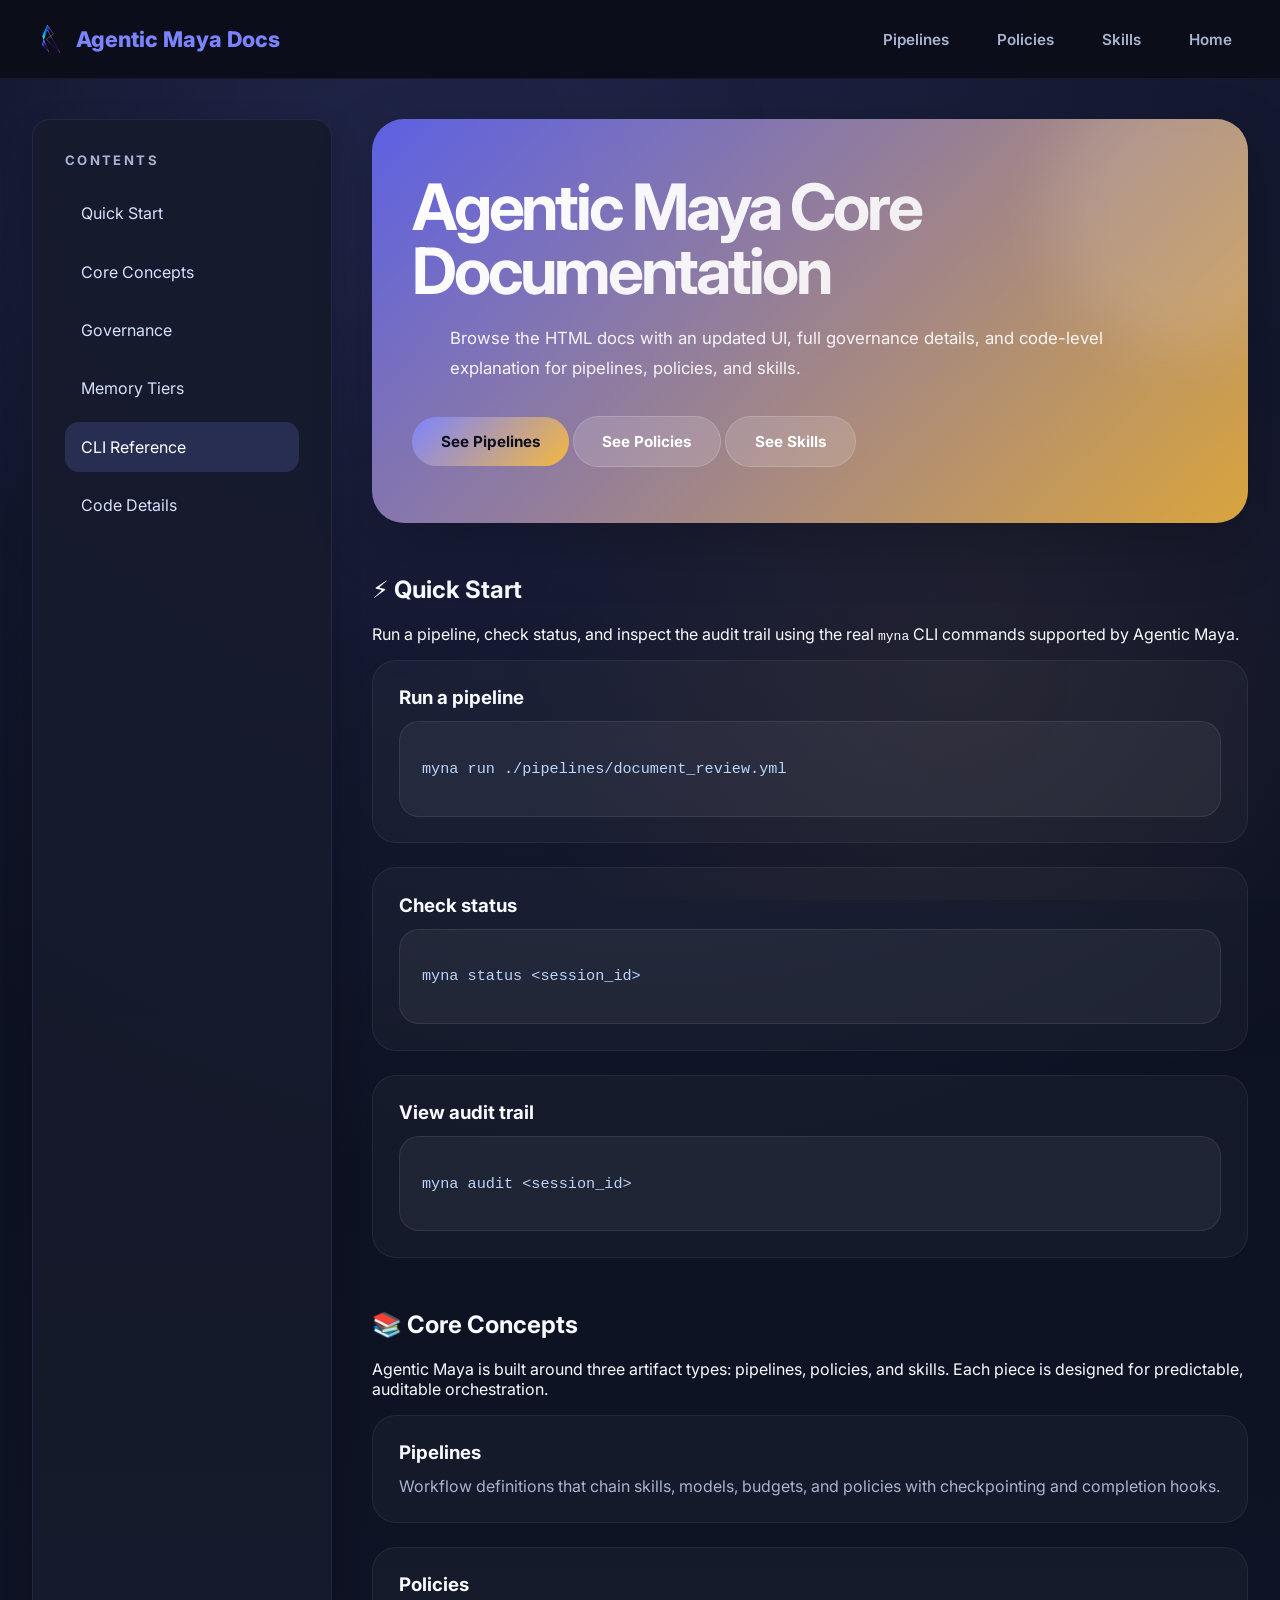
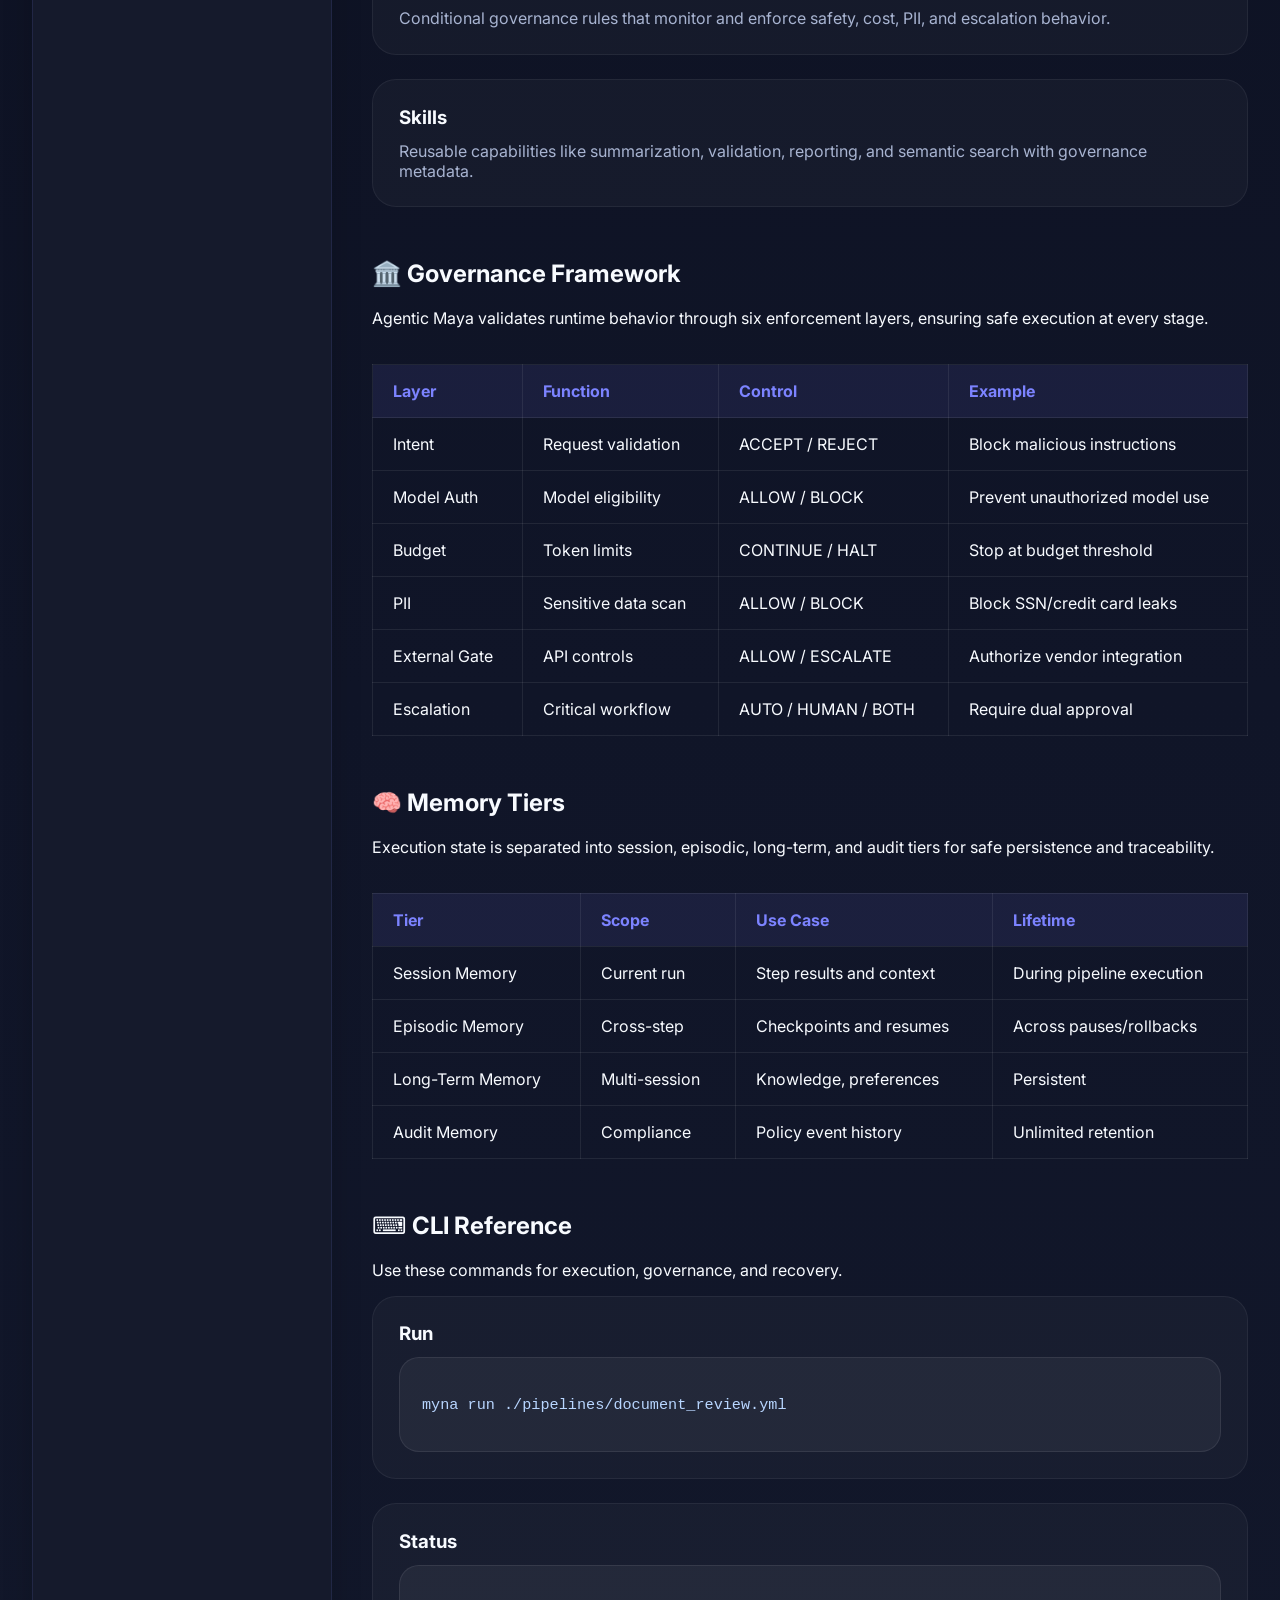
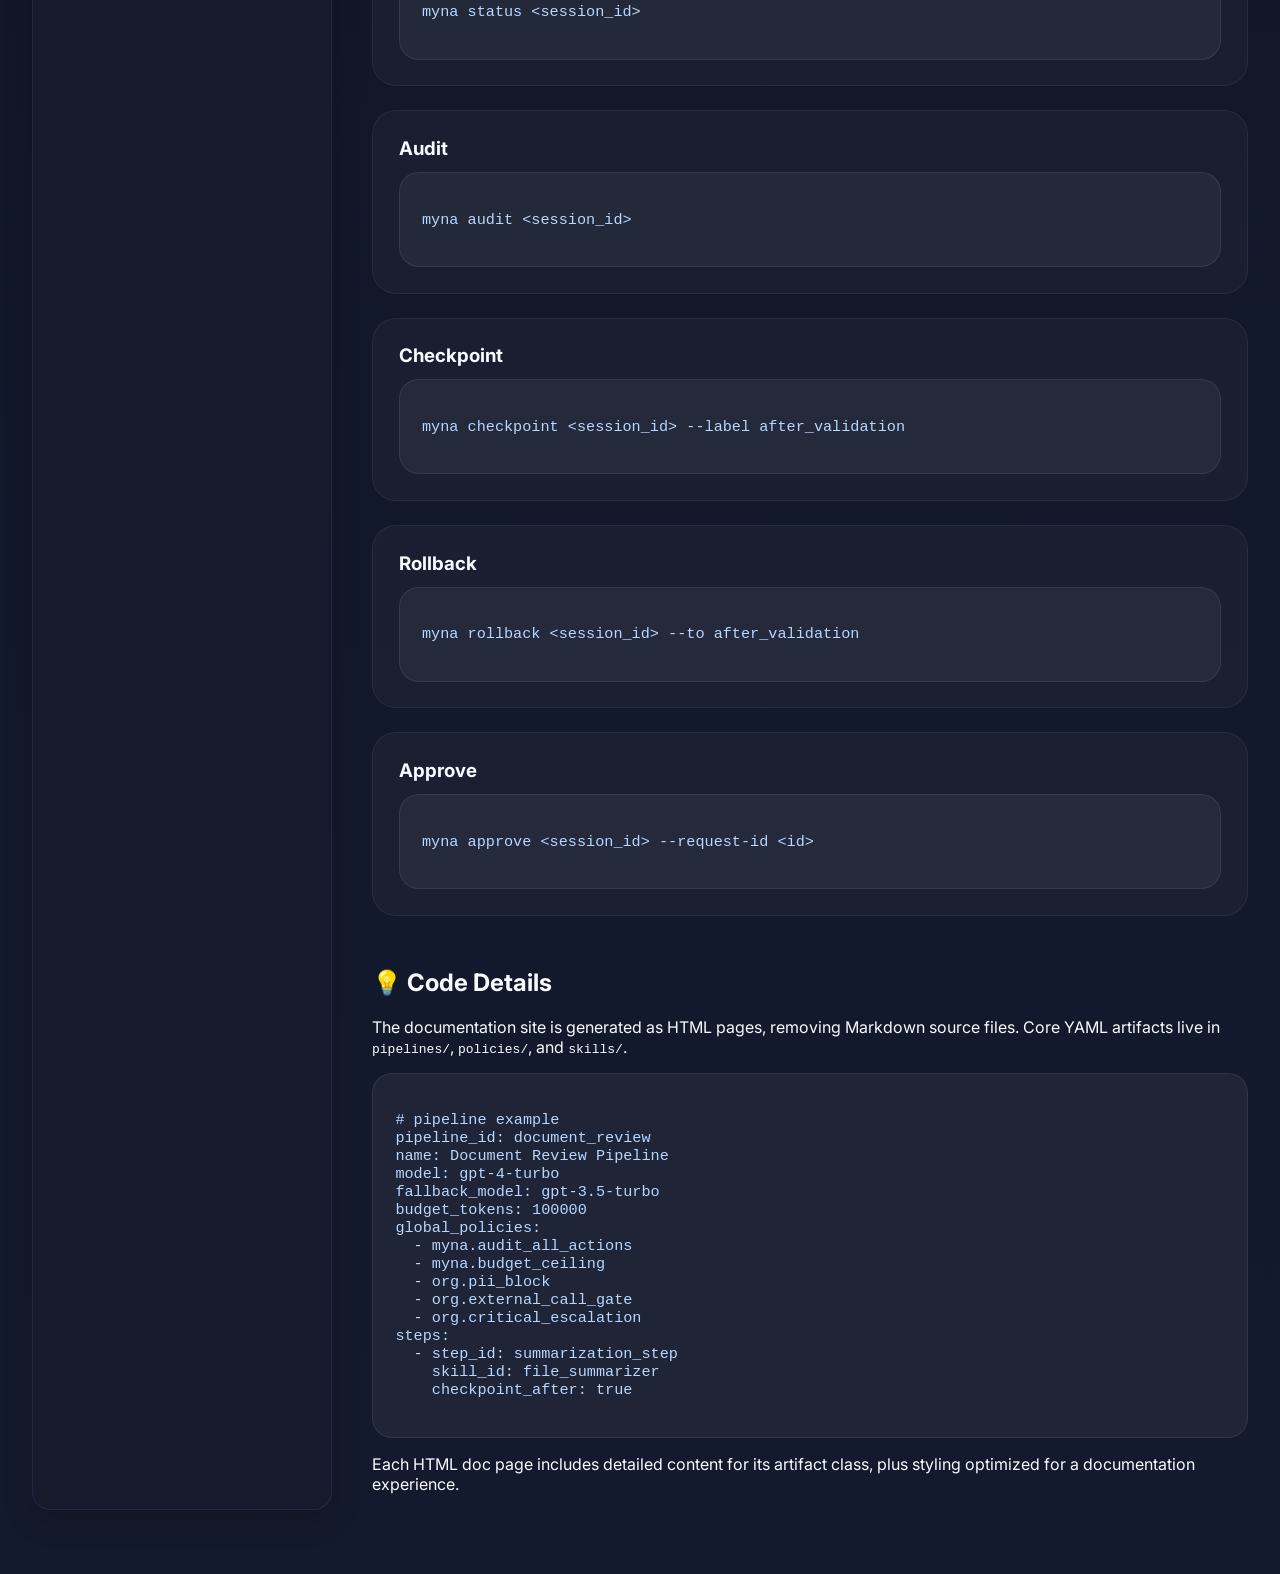
==== docs/index.html @ 512a4d44 "web" ====
﻿<!DOCTYPE html>
<html lang="en">
<head>
  <meta charset="UTF-8">
  <meta name="viewport" content="width=device-width, initial-scale=1.0">
  <title>Agentic Maya Docs</title>
  <link href="https://fonts.googleapis.com/css2?family=Inter:wght@300;400;500;600;700;800&display=swap" rel="stylesheet">
  <link rel="stylesheet" href="styles.css">
</head>
<body>
  <header>
    <div class="topbar">
      <a href="#" class="brand">
        <img src="../logo.png" alt="Agentic Maya Logo">
        Agentic Maya Docs
      </a>
      <nav class="topnav">
        <a href="pipelines.html">Pipelines</a>
        <a href="policies.html">Policies</a>
        <a href="skills.html">Skills</a>
        <a href="../index.html">Home</a>
      </nav>
    </div>
  </header>

  <div class="layout">
    <aside class="sidebar">
      <h2>Contents</h2>
      <nav>
        <a class="active" href="#quickstart">Quick Start</a>
        <a href="#concepts">Core Concepts</a>
        <a href="#governance">Governance</a>
        <a href="#memory">Memory Tiers</a>
        <a href="#cli">CLI Reference</a>
        <a href="#code-details">Code Details</a>
      </nav>
    </aside>

    <main>
      <section class="hero">
        <h1>Agentic Maya Core Documentation</h1>
        <p>Browse the HTML docs with an updated UI, full governance details, and code-level explanation for pipelines, policies, and skills.</p>
        <div class="buttons">
          <a class="button primary" href="pipelines.html">See Pipelines</a>
          <a class="button secondary" href="policies.html">See Policies</a>
          <a class="button secondary" href="skills.html">See Skills</a>
        </div>
      </section>

      <section id="quickstart">
        <h2>⚡ Quick Start</h2>
        <p>Run a pipeline, check status, and inspect the audit trail using the real <code>myna</code> CLI commands supported by Agentic Maya.</p>
        <div class="grid">
          <div class="card">
            <h3>Run a pipeline</h3>
            <div class="code"><pre>myna run ./pipelines/document_review.yml</pre></div>
          </div>
          <div class="card">
            <h3>Check status</h3>
            <div class="code"><pre>myna status &lt;session_id&gt;</pre></div>
          </div>
          <div class="card">
            <h3>View audit trail</h3>
            <div class="code"><pre>myna audit &lt;session_id&gt;</pre></div>
          </div>
        </div>
      </section>

      <section id="concepts">
        <h2>📚 Core Concepts</h2>
        <p>Agentic Maya is built around three artifact types: pipelines, policies, and skills. Each piece is designed for predictable, auditable orchestration.</p>
        <div class="grid">
          <div class="card">
            <h3>Pipelines</h3>
            <p>Workflow definitions that chain skills, models, budgets, and policies with checkpointing and completion hooks.</p>
          </div>
          <div class="card">
            <h3>Policies</h3>
            <p>Conditional governance rules that monitor and enforce safety, cost, PII, and escalation behavior.</p>
          </div>
          <div class="card">
            <h3>Skills</h3>
            <p>Reusable capabilities like summarization, validation, reporting, and semantic search with governance metadata.</p>
          </div>
        </div>
      </section>

      <section id="governance">
        <h2>🏛️ Governance Framework</h2>
        <p>Agentic Maya validates runtime behavior through six enforcement layers, ensuring safe execution at every stage.</p>
        <div class="table-wrap">
          <table>
            <thead>
              <tr>
                <th>Layer</th>
                <th>Function</th>
                <th>Control</th>
                <th>Example</th>
              </tr>
            </thead>
            <tbody>
              <tr>
                <td>Intent</td>
                <td>Request validation</td>
                <td>ACCEPT / REJECT</td>
                <td>Block malicious instructions</td>
              </tr>
              <tr>
                <td>Model Auth</td>
                <td>Model eligibility</td>
                <td>ALLOW / BLOCK</td>
                <td>Prevent unauthorized model use</td>
              </tr>
              <tr>
                <td>Budget</td>
                <td>Token limits</td>
                <td>CONTINUE / HALT</td>
                <td>Stop at budget threshold</td>
              </tr>
              <tr>
                <td>PII</td>
                <td>Sensitive data scan</td>
                <td>ALLOW / BLOCK</td>
                <td>Block SSN/credit card leaks</td>
              </tr>
              <tr>
                <td>External Gate</td>
                <td>API controls</td>
                <td>ALLOW / ESCALATE</td>
                <td>Authorize vendor integration</td>
              </tr>
              <tr>
                <td>Escalation</td>
                <td>Critical workflow</td>
                <td>AUTO / HUMAN / BOTH</td>
                <td>Require dual approval</td>
              </tr>
            </tbody>
          </table>
        </div>
      </section>

      <section id="memory">
        <h2>🧠 Memory Tiers</h2>
        <p>Execution state is separated into session, episodic, long-term, and audit tiers for safe persistence and traceability.</p>
        <div class="table-wrap">
          <table>
            <thead>
              <tr>
                <th>Tier</th>
                <th>Scope</th>
                <th>Use Case</th>
                <th>Lifetime</th>
              </tr>
            </thead>
            <tbody>
              <tr>
                <td>Session Memory</td>
                <td>Current run</td>
                <td>Step results and context</td>
                <td>During pipeline execution</td>
              </tr>
              <tr>
                <td>Episodic Memory</td>
                <td>Cross-step</td>
                <td>Checkpoints and resumes</td>
                <td>Across pauses/rollbacks</td>
              </tr>
              <tr>
                <td>Long-Term Memory</td>
                <td>Multi-session</td>
                <td>Knowledge, preferences</td>
                <td>Persistent</td>
              </tr>
              <tr>
                <td>Audit Memory</td>
                <td>Compliance</td>
                <td>Policy event history</td>
                <td>Unlimited retention</td>
              </tr>
            </tbody>
          </table>
        </div>
      </section>

      <section id="cli">
        <h2>⌨️ CLI Reference</h2>
        <p>Use these commands for execution, governance, and recovery.</p>
        <div class="grid">
          <div class="card">
            <h3>Run</h3>
            <div class="code"><pre>myna run ./pipelines/document_review.yml</pre></div>
          </div>
          <div class="card">
            <h3>Status</h3>
            <div class="code"><pre>myna status &lt;session_id&gt;</pre></div>
          </div>
          <div class="card">
            <h3>Audit</h3>
            <div class="code"><pre>myna audit &lt;session_id&gt;</pre></div>
          </div>
          <div class="card">
            <h3>Checkpoint</h3>
            <div class="code"><pre>myna checkpoint &lt;session_id&gt; --label after_validation</pre></div>
          </div>
          <div class="card">
            <h3>Rollback</h3>
            <div class="code"><pre>myna rollback &lt;session_id&gt; --to after_validation</pre></div>
          </div>
          <div class="card">
            <h3>Approve</h3>
            <div class="code"><pre>myna approve &lt;session_id&gt; --request-id &lt;id&gt;</pre></div>
          </div>
        </div>
      </section>

      <section id="code-details">
        <h2>💡 Code Details</h2>
        <p>The documentation site is generated as HTML pages, removing Markdown source files. Core YAML artifacts live in <code>pipelines/</code>, <code>policies/</code>, and <code>skills/</code>.</p>
        <div class="code"><pre># pipeline example
pipeline_id: document_review
name: Document Review Pipeline
model: gpt-4-turbo
fallback_model: gpt-3.5-turbo
budget_tokens: 100000
global_policies:
  - myna.audit_all_actions
  - myna.budget_ceiling
  - org.pii_block
  - org.external_call_gate
  - org.critical_escalation
steps:
  - step_id: summarization_step
    skill_id: file_summarizer
    checkpoint_after: true</pre></div>
        <p>Each HTML doc page includes detailed content for its artifact class, plus styling optimized for a documentation experience.</p>
      </section>
    </main>
  </div>

  <script>
    // Smooth scrolling for anchor links
    document.querySelectorAll('a[href^="#"]').forEach(anchor => {
      anchor.addEventListener('click', function (e) {
        e.preventDefault();
        const target = document.querySelector(this.getAttribute('href'));
        if (target) {
          target.scrollIntoView({
            behavior: 'smooth',
            block: 'start'
          });
        }
      });
    });

    // Add active class to sidebar links based on scroll position
    const sections = document.querySelectorAll('section[id]');
    const navLinks = document.querySelectorAll('.sidebar a[href^="#"]');

    function setActiveLink() {
      const scrollY = window.scrollY;

      sections.forEach(section => {
        const sectionTop = section.offsetTop - 100;
        const sectionHeight = section.offsetHeight;
        const sectionId = section.getAttribute('id');

        if (scrollY >= sectionTop && scrollY < sectionTop + sectionHeight) {
          navLinks.forEach(link => {
            link.classList.remove('active');
            if (link.getAttribute('href') === `#${sectionId}`) {
              link.classList.add('active');
            }
          });
        }
      });
    }

    window.addEventListener('scroll', setActiveLink);
    setActiveLink(); // Set initial active link
  </script>
</body>
</html>
---- docs/styles.css ----
:root {
  --bg: #0f1220;
  --bg-surface: #171b2d;
  --surface: rgba(23, 27, 45, 0.92);
  --surface-soft: #1f2339;
  --border: rgba(120, 128, 255, 0.12);
  --border-strong: rgba(120, 128, 255, 0.24);
  --text: #f8fbff;
  --text-muted: #a8b4d1;
  --text-secondary: #d7e0ff;
  --primary: #7c83ff;
  --primary-dark: #545ed8;
  --accent: #f5b83f;
  --accent-dark: #d88f22;
  --success: #5eead4;
  --warning: #fbbf24;
  --error: #f97316;
  --shadow: 0 20px 60px rgba(0, 0, 0, 0.22);
  --shadow-soft: 0 10px 30px rgba(0, 0, 0, 0.18);
  --radius: 18px;
  --radius-sm: 12px;
  --transition: all 0.23s cubic-bezier(0.22, 1, 0.36, 1);
}

* {
  box-sizing: border-box;
}

html {
  scroll-behavior: smooth;
}

body {
  margin: 0;
  font-family: 'Inter', system-ui, -apple-system, BlinkMacSystemFont, 'Segoe UI', sans-serif;
  background: radial-gradient(circle at top, rgba(124, 131, 255, 0.16), transparent 25%),
              linear-gradient(180deg, #0b0f1e 0%, #101528 48%, #141a2d 100%);
  color: var(--text);
  position: relative;
  overflow-x: hidden;
}

body::before {
  content: '';
  position: fixed;
  top: 0;
  left: 0;
  width: 100%;
  height: 100%;
  background: 
    radial-gradient(circle at 25% 25%, rgba(124, 131, 255, 0.08) 0%, transparent 40%),
    radial-gradient(circle at 75% 75%, rgba(245, 184, 63, 0.06) 0%, transparent 40%);
  animation: docs-float 25s ease-in-out infinite;
  pointer-events: none;
  z-index: -1;
}

@keyframes docs-float {
  0%, 100% { transform: translateY(0px) scale(1); }
  50% { transform: translateY(-5px) scale(1.02); }
}

a {
  color: var(--primary);
  text-decoration: none;
}

a:hover {
  color: var(--accent);
}

header {
  position: sticky;
  top: 0;
  z-index: 100;
  background: rgba(11, 14, 25, 0.95);
  border-bottom: 1px solid rgba(255,255,255,0.05);
  backdrop-filter: blur(14px);
}

.topbar {
  max-width: 1400px;
  margin: 0 auto;
  padding: 1.15rem 2rem;
  display: flex;
  justify-content: space-between;
  align-items: center;
  gap: 1rem;
}

.brand {
  font-size: 1.35rem;
  font-weight: 800;
  color: var(--primary);
  display: flex;
  align-items: center;
  gap: 0.75rem;
}

.brand img {
  height: 2rem;
  width: auto;
}

.topnav {
  display: flex;
  flex-wrap: wrap;
  gap: 1rem;
}

.topnav a {
  color: var(--text-muted);
  font-size: 0.95rem;
  font-weight: 600;
  padding: 0.7rem 1rem;
  border-radius: 999px;
  transition: var(--transition);
}

.topnav a:hover,
.topnav a.active {
  background: rgba(124, 131, 255, 0.16);
  color: white;
}

.layout {
  display: grid;
  grid-template-columns: 300px 1fr;
  gap: 2.5rem;
  max-width: 1400px;
  margin: 0 auto;
  padding: 2.5rem 2rem 4rem;
}

.sidebar {
  position: sticky;
  top: 120px;
  background: rgba(23, 27, 45, 0.95);
  border: 1px solid var(--border);
  border-radius: var(--radius);
  padding: 2rem;
  box-shadow: var(--shadow-soft);
}

.sidebar h2 {
  margin: 0 0 1.25rem;
  color: var(--text-muted);
  font-size: 0.82rem;
  letter-spacing: 0.18em;
  text-transform: uppercase;
}

.sidebar nav {
  display: grid;
  gap: 0.5rem;
}

.sidebar a {
  display: block;
  padding: 0.95rem 1rem;
  border-radius: 14px;
  color: var(--text-secondary);
  transition: var(--transition);
}

.sidebar a:hover {
  color: var(--text);
  background: rgba(124, 131, 255, 0.08);
}

.sidebar a.active {
  background: rgba(124, 131, 255, 0.18);
  color: white;
}

main {
  display: grid;
  gap: 2rem;
  min-height: 100vh;
}

.hero {
  position: relative;
  overflow: hidden;
  background: linear-gradient(135deg, rgba(99, 102, 241, 0.92), rgba(245, 184, 63, 0.88));
  border-radius: 32px;
  padding: 3.5rem 2.5rem;
  box-shadow: var(--shadow);
}

.hero::after {
  content: '';
  position: absolute;
  right: -5rem;
  top: -3rem;
  width: 280px;
  height: 280px;
  border-radius: 50%;
  background: rgba(255,255,255,0.12);
  filter: blur(30px);
}

.hero h1 {
  margin: 0;
  font-size: clamp(2.75rem, 5vw, 4.25rem);
  line-height: 1;
  letter-spacing: -0.05em;
  background: linear-gradient(135deg, #ffffff, rgba(255,255,255,0.8));
  -webkit-background-clip: text;
  -webkit-text-fill-color: transparent;
}

.hero p {
  max-width: 720px;
  margin: 1.25rem auto 2rem;
  color: rgba(255,255,255,0.92);
  font-size: 1.05rem;
  line-height: 1.8;
}

.hero-buttons {
  display: flex;
  flex-wrap: wrap;
  justify-content: center;
  gap: 1rem;
  margin-bottom: 1.75rem;
}

.button {
  display: inline-flex;
  align-items: center;
  justify-content: center;
  padding: 0.95rem 1.8rem;
  border-radius: 999px;
  font-weight: 700;
  font-size: 0.95rem;
  transition: var(--transition);
}

.button.primary {
  background: linear-gradient(135deg, var(--primary), var(--accent));
  color: #0b0f1e;
}

.button.secondary {
  background: rgba(255,255,255,0.14);
  color: white;
  border: 1px solid rgba(255,255,255,0.16);
}

.button:hover {
  transform: translateY(-2px);
}

.hero-code {
  display: inline-flex;
  align-items: center;
  justify-content: center;
  margin: 0 auto;
  background: rgba(255,255,255,0.08);
  border: 1px solid rgba(255,255,255,0.18);
  border-radius: 20px;
  padding: 1rem 1.15rem;
  color: #dbe7ff;
  font-family: ui-monospace, SFMono-Regular, Menlo, Monaco, Consolas, 'Liberation Mono', monospace;
  font-size: 0.95rem;
  box-shadow: inset 0 0 0 1px rgba(255,255,255,0.03);
}

.hero-visual {
  margin: 2.5rem auto 0;
  width: min(900px, 100%);
  height: 360px;
  position: relative;
  perspective: 1400px;
}

.visual-card {
  position: absolute;
  width: 260px;
  min-height: 220px;
  border-radius: 26px;
  background: rgba(255,255,255,0.08);
  border: 1px solid rgba(255,255,255,0.16);
  backdrop-filter: blur(22px);
  box-shadow: 0 28px 80px rgba(0,0,0,0.28);
  padding: 1.6rem;
  display: flex;
  flex-direction: column;
  justify-content: space-between;
  transition: transform 0.35s ease, box-shadow 0.35s ease;
}

.visual-card:hover {
  transform: translateY(-12px) translateZ(24px) rotateZ(-1deg);
  box-shadow: 0 40px 100px rgba(0,0,0,0.32);
}

.visual-card h3 {
  margin: 0 0 0.9rem;
  font-size: 1.1rem;
}

.visual-card p {
  margin: 0;
  color: rgba(255,255,255,0.85);
  line-height: 1.75;
  font-size: 0.95rem;
}

.visual-card span {
  display: inline-flex;
  align-items: center;
  gap: 0.35rem;
  padding: 0.45rem 0.8rem;
  border-radius: 999px;
  background: rgba(124, 131, 255, 0.2);
  color: white;
  font-size: 0.78rem;
  letter-spacing: 0.08em;
  text-transform: uppercase;
}

.visual-card.one { top: 0; left: 40px; transform: translateZ(70px); }
.visual-card.two { top: 40px; right: 50px; transform: translateZ(20px) rotateZ(2deg); }
.visual-card.three { bottom: 0; left: calc(50% - 140px); transform: translateZ(90px); }

.section {
  background: rgba(23, 27, 45, 0.96);
  border: 1px solid rgba(255,255,255,0.06);
  border-radius: 32px;
  padding: 2.25rem;
  box-shadow: var(--shadow-soft);
  opacity: 0;
  transform: translateY(20px);
  animation: fadeInUp 0.6s ease-out forwards;
}

.section:nth-child(1) { animation-delay: 0.1s; }
.section:nth-child(2) { animation-delay: 0.2s; }
.section:nth-child(3) { animation-delay: 0.3s; }
.section:nth-child(4) { animation-delay: 0.4s; }
.section:nth-child(5) { animation-delay: 0.5s; }

@keyframes fadeInUp {
  to {
    opacity: 1;
    transform: translateY(0);
  }
}

.section h2 {
  margin-top: 0;
  color: var(--primary);
  font-size: clamp(1.85rem, 2.7vw, 2.4rem);
  margin-bottom: 1rem;
}

.section p {
  color: var(--text-muted);
  margin-bottom: 1.75rem;
}

.grid {
  display: grid;
  gap: 1.5rem;
}

.grid-3 {
  grid-template-columns: repeat(auto-fit, minmax(240px, 1fr));
}

.card {
  background: rgba(255,255,255,0.03);
  border: 1px solid rgba(255,255,255,0.06);
  border-radius: 24px;
  padding: 1.6rem;
  transition: var(--transition);
}

.card:hover {
  transform: translateY(-3px);
  border-color: rgba(124, 131, 255, 0.3);
}

.card h3 {
  margin-top: 0;
  margin-bottom: 0.75rem;
}

.card p {
  margin: 0;
  color: var(--text-muted);
}

.docs-grid {
  display: grid;
  gap: 1.5rem;
  grid-template-columns: repeat(auto-fit, minmax(240px, 1fr));
}

.doc-card {
  display: block;
  background: rgba(255,255,255,0.04);
  border: 1px solid rgba(255,255,255,0.08);
  border-radius: 24px;
  padding: 1.6rem;
  transition: transform 0.25s ease, border-color 0.25s ease, background 0.25s ease;
}

.doc-card:hover {
  transform: translateY(-4px);
  border-color: rgba(245, 184, 63, 0.35);
  background: rgba(255,255,255,0.08);
}

.doc-card h3 {
  margin: 0 0 0.75rem;
  color: var(--text-secondary);
}

.doc-card p {
  margin: 0;
  color: var(--text-muted);
}

.command-grid {
  display: grid;
  gap: 1rem;
  grid-template-columns: repeat(auto-fit, minmax(220px, 1fr));
  align-items: stretch;
}

.command-card {
  background: rgba(255,255,255,0.04);
  border: 1px solid rgba(255,255,255,0.08);
  border-radius: 24px;
  padding: 1.5rem;
  min-height: 170px;
  display: flex;
  flex-direction: column;
  justify-content: space-between;
  transition: var(--transition);
}

.command-card:hover {
  transform: translateY(-4px);
  border-color: rgba(124, 131, 255, 0.3);
}

.command-card h4 {
  margin: 0 0 1rem;
  font-size: 1.05rem;
  color: white;
}

.command-card code {
  display: block;
  background: rgba(255,255,255,0.08);
  border: 1px solid rgba(255,255,255,0.10);
  border-radius: 16px;
  padding: 1rem;
  color: #dbe7ff;
  font-family: ui-monospace, SFMono-Regular, Menlo, Monaco, Consolas, 'Liberation Mono', monospace;
  font-size: 0.92rem;
  white-space: pre-wrap;
  word-break: break-word;
}

.footer {
  text-align: center;
  padding: 2rem 2rem 3rem;
  color: var(--text-muted);
}

.table-wrap {
  overflow-x: auto;
}

table {
  width: 100%;
  border-collapse: collapse;
  margin-top: 1.25rem;
  min-width: 600px;
}

th, td {
  padding: 1rem 1.25rem;
  border: 1px solid rgba(255,255,255,0.08);
}

th {
  background: rgba(124, 131, 255, 0.1);
  color: var(--primary);
  text-align: left;
}

tbody tr:hover {
  background: rgba(255,255,255,0.04);
}

.code {
  background: rgba(255,255,255,0.05);
  border: 1px solid rgba(255,255,255,0.08);
  border-radius: 20px;
  padding: 1.4rem;
  overflow-x: auto;
  font-family: ui-monospace, SFMono-Regular, Menlo, Monaco, Consolas, 'Liberation Mono', monospace;
  font-size: 0.95rem;
  color: #b8d6ff;
}

.badge {
  display: inline-flex;
  align-items: center;
  gap: 0.4rem;
  padding: 0.35rem 0.75rem;
  border-radius: 999px;
  font-size: 0.78rem;
  font-weight: 700;
  text-transform: uppercase;
}

.badge-primary { background: rgba(99, 102, 241, 0.16); color: var(--primary); }
.badge-accent { background: rgba(245, 184, 63, 0.16); color: var(--accent); }
.badge-muted { background: rgba(255,255,255,0.08); color: var(--text-muted); }
.badge-high { background: rgba(239, 68, 68, 0.16); color: #ef4444; }
.badge-medium { background: rgba(124, 131, 255, 0.16); color: var(--primary); }
.badge-low { background: rgba(16, 185, 129, 0.16); color: #10b981; }

@media (max-width: 1060px) {
  .layout { grid-template-columns: 1fr; padding: 2rem 1.5rem 3rem; }
  .sidebar { position: relative; top: 0; }
  .topbar { flex-direction: column; align-items: stretch; }
}

@media (max-width: 720px) {
  .hero { padding: 2.4rem 1.5rem; }
  .hero h1 { font-size: 2.6rem; }
  .hero p { font-size: 1rem; }
  .hero-visual { height: 300px; }
  .layout { padding: 1.5rem 1rem 2rem; }
}
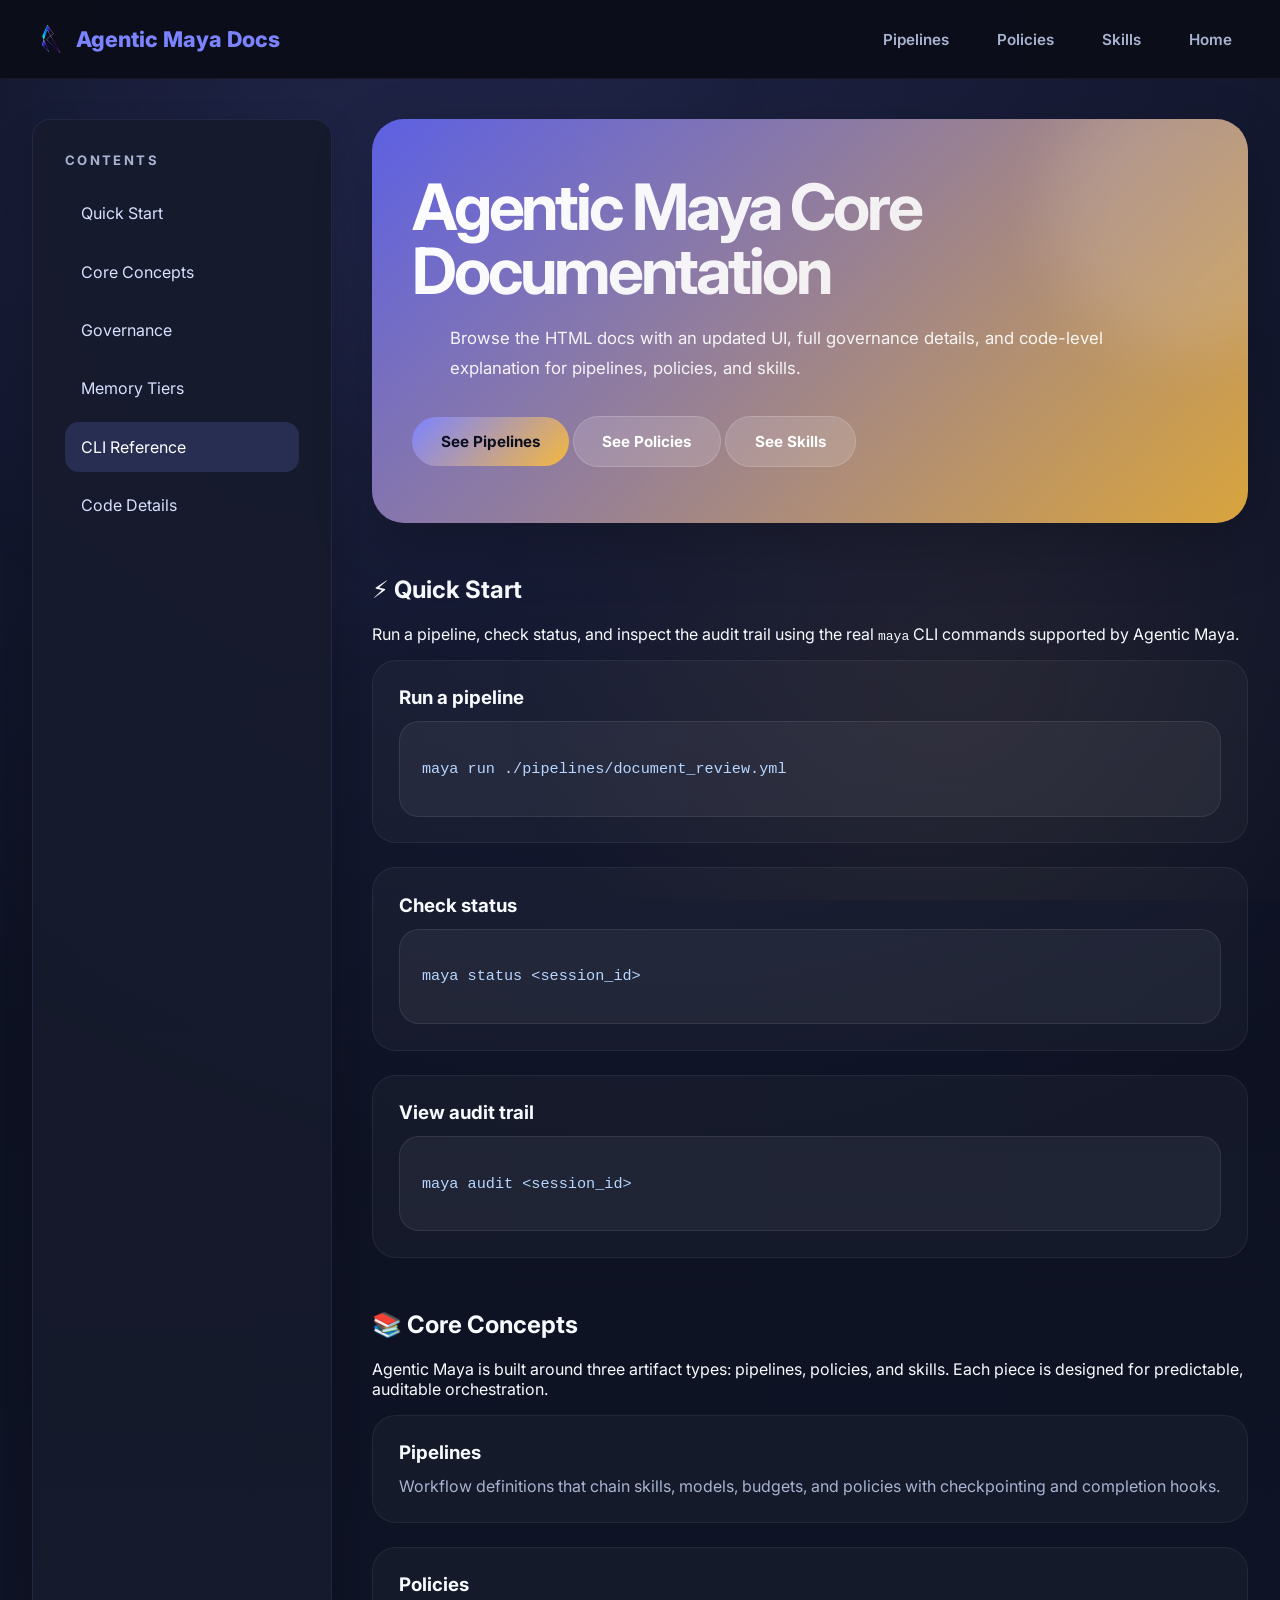
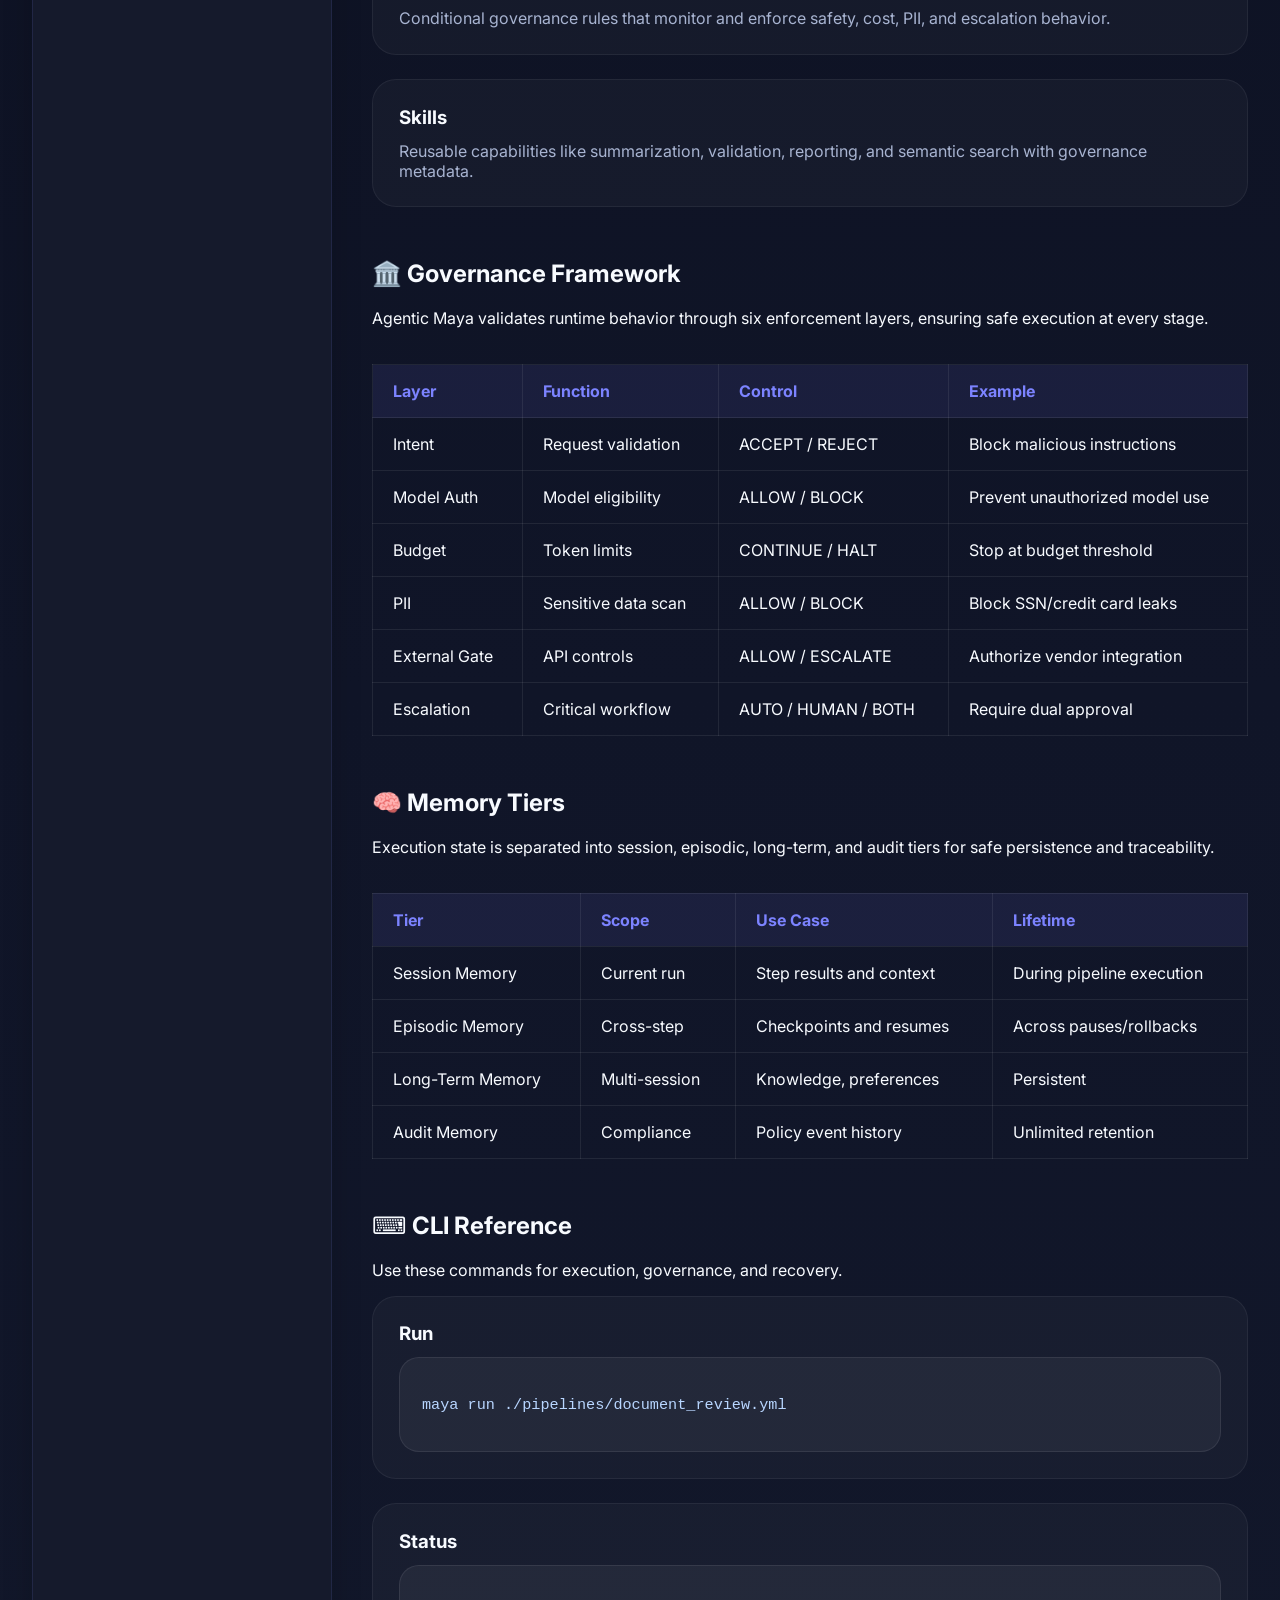
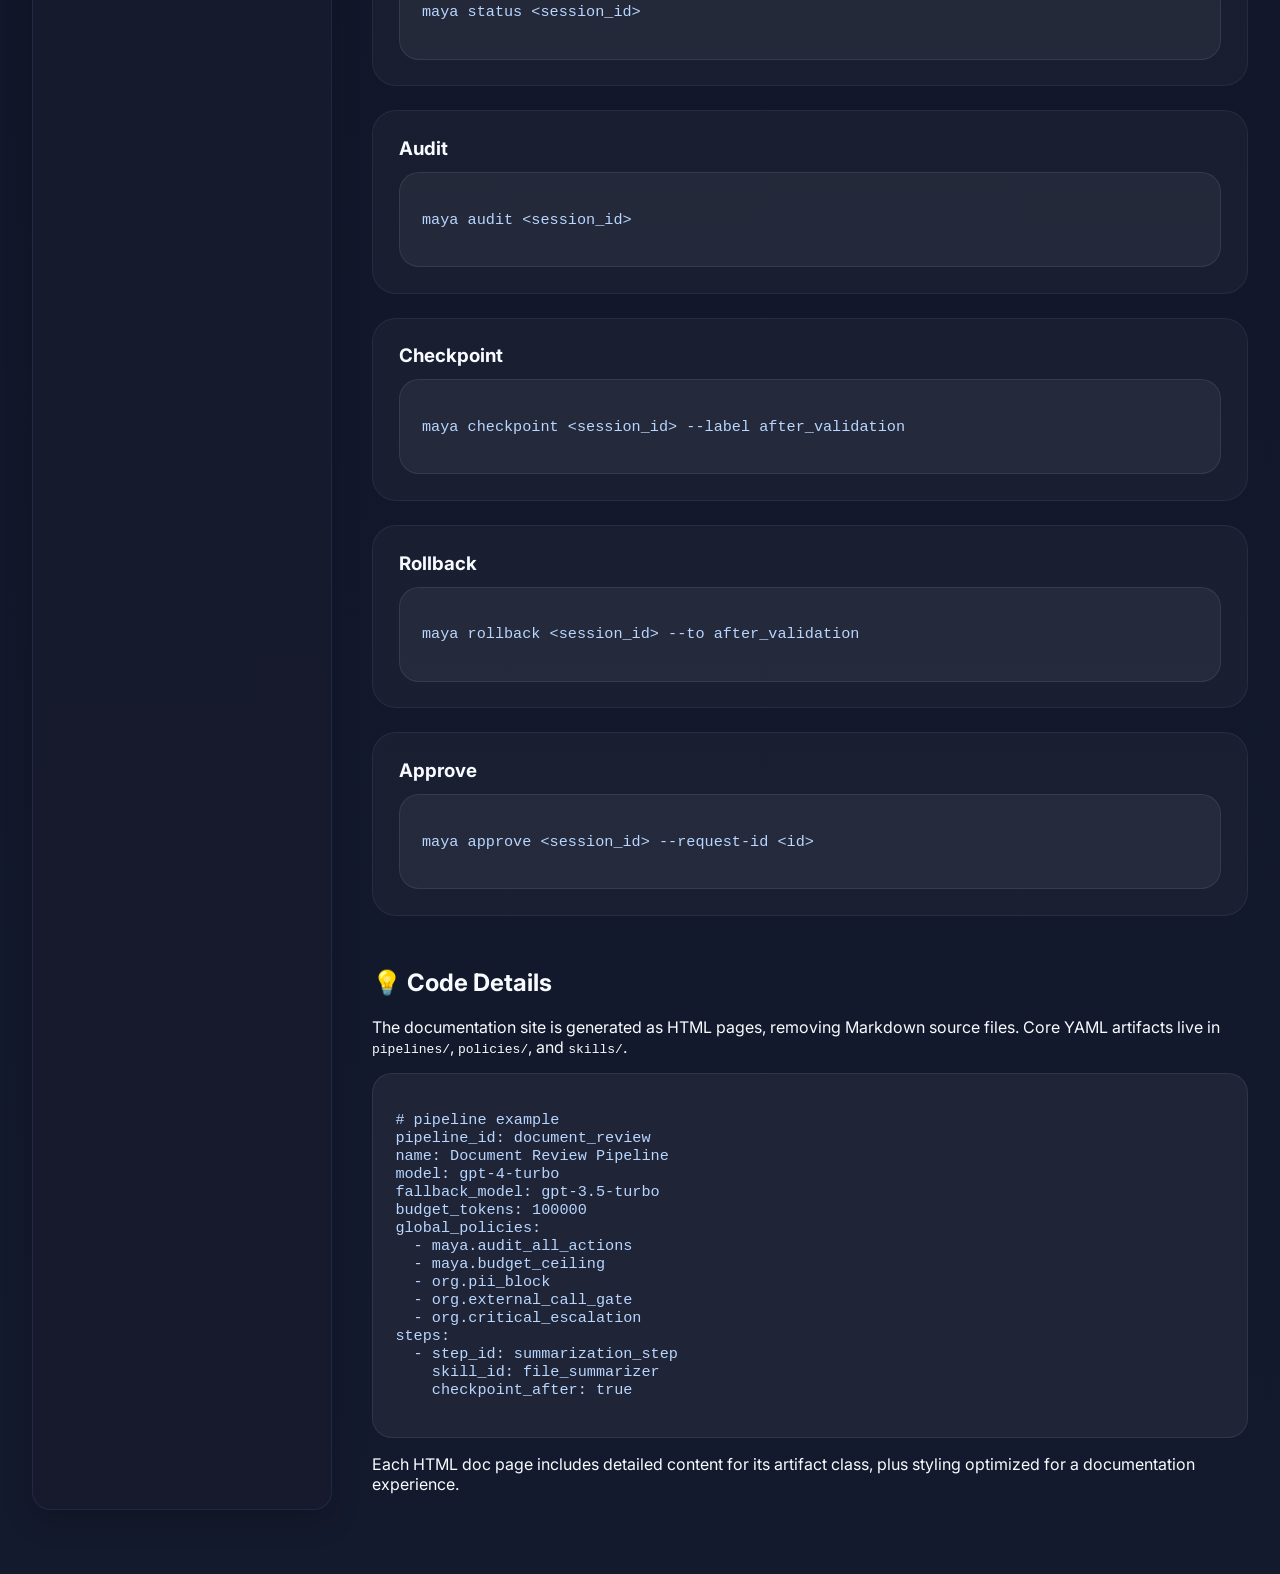
==== commit 19c9d2c5: "change name" ====
--- a/docs/index.html
+++ b/docs/index.html
@@ -49,19 +49,19 @@
 
       <section id="quickstart">
         <h2>⚡ Quick Start</h2>
-        <p>Run a pipeline, check status, and inspect the audit trail using the real <code>myna</code> CLI commands supported by Agentic Maya.</p>
+        <p>Run a pipeline, check status, and inspect the audit trail using the real <code>maya</code> CLI commands supported by Agentic Maya.</p>
         <div class="grid">
           <div class="card">
             <h3>Run a pipeline</h3>
-            <div class="code"><pre>myna run ./pipelines/document_review.yml</pre></div>
+            <div class="code"><pre>maya run ./pipelines/document_review.yml</pre></div>
           </div>
           <div class="card">
             <h3>Check status</h3>
-            <div class="code"><pre>myna status &lt;session_id&gt;</pre></div>
+            <div class="code"><pre>maya status &lt;session_id&gt;</pre></div>
           </div>
           <div class="card">
             <h3>View audit trail</h3>
-            <div class="code"><pre>myna audit &lt;session_id&gt;</pre></div>
+            <div class="code"><pre>maya audit &lt;session_id&gt;</pre></div>
           </div>
         </div>
       </section>
@@ -189,27 +189,27 @@
         <div class="grid">
           <div class="card">
             <h3>Run</h3>
-            <div class="code"><pre>myna run ./pipelines/document_review.yml</pre></div>
+            <div class="code"><pre>maya run ./pipelines/document_review.yml</pre></div>
           </div>
           <div class="card">
             <h3>Status</h3>
-            <div class="code"><pre>myna status &lt;session_id&gt;</pre></div>
+            <div class="code"><pre>maya status &lt;session_id&gt;</pre></div>
           </div>
           <div class="card">
             <h3>Audit</h3>
-            <div class="code"><pre>myna audit &lt;session_id&gt;</pre></div>
+            <div class="code"><pre>maya audit &lt;session_id&gt;</pre></div>
           </div>
           <div class="card">
             <h3>Checkpoint</h3>
-            <div class="code"><pre>myna checkpoint &lt;session_id&gt; --label after_validation</pre></div>
+            <div class="code"><pre>maya checkpoint &lt;session_id&gt; --label after_validation</pre></div>
           </div>
           <div class="card">
             <h3>Rollback</h3>
-            <div class="code"><pre>myna rollback &lt;session_id&gt; --to after_validation</pre></div>
+            <div class="code"><pre>maya rollback &lt;session_id&gt; --to after_validation</pre></div>
           </div>
           <div class="card">
             <h3>Approve</h3>
-            <div class="code"><pre>myna approve &lt;session_id&gt; --request-id &lt;id&gt;</pre></div>
+            <div class="code"><pre>maya approve &lt;session_id&gt; --request-id &lt;id&gt;</pre></div>
           </div>
         </div>
       </section>
@@ -224,8 +224,8 @@
 fallback_model: gpt-3.5-turbo
 budget_tokens: 100000
 global_policies:
-  - myna.audit_all_actions
-  - myna.budget_ceiling
+  - maya.audit_all_actions
+  - maya.budget_ceiling
   - org.pii_block
   - org.external_call_gate
   - org.critical_escalation
